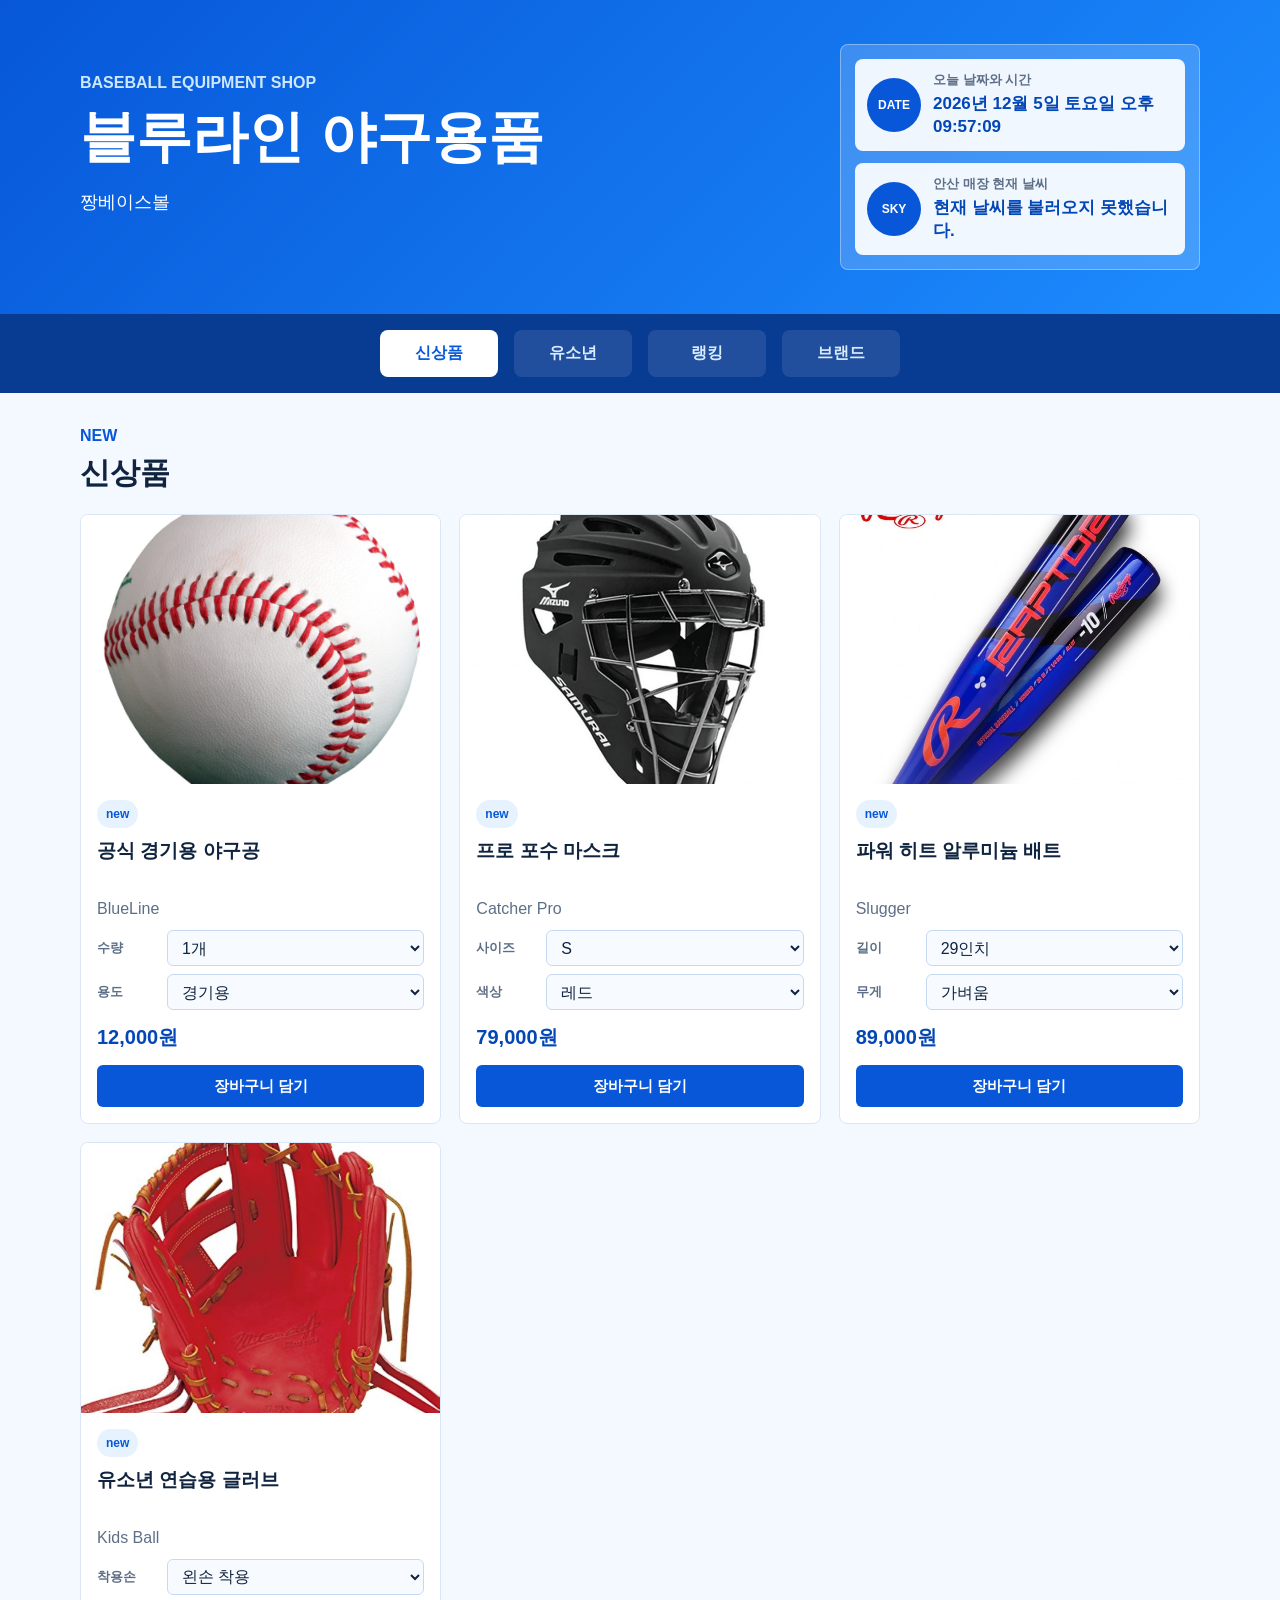
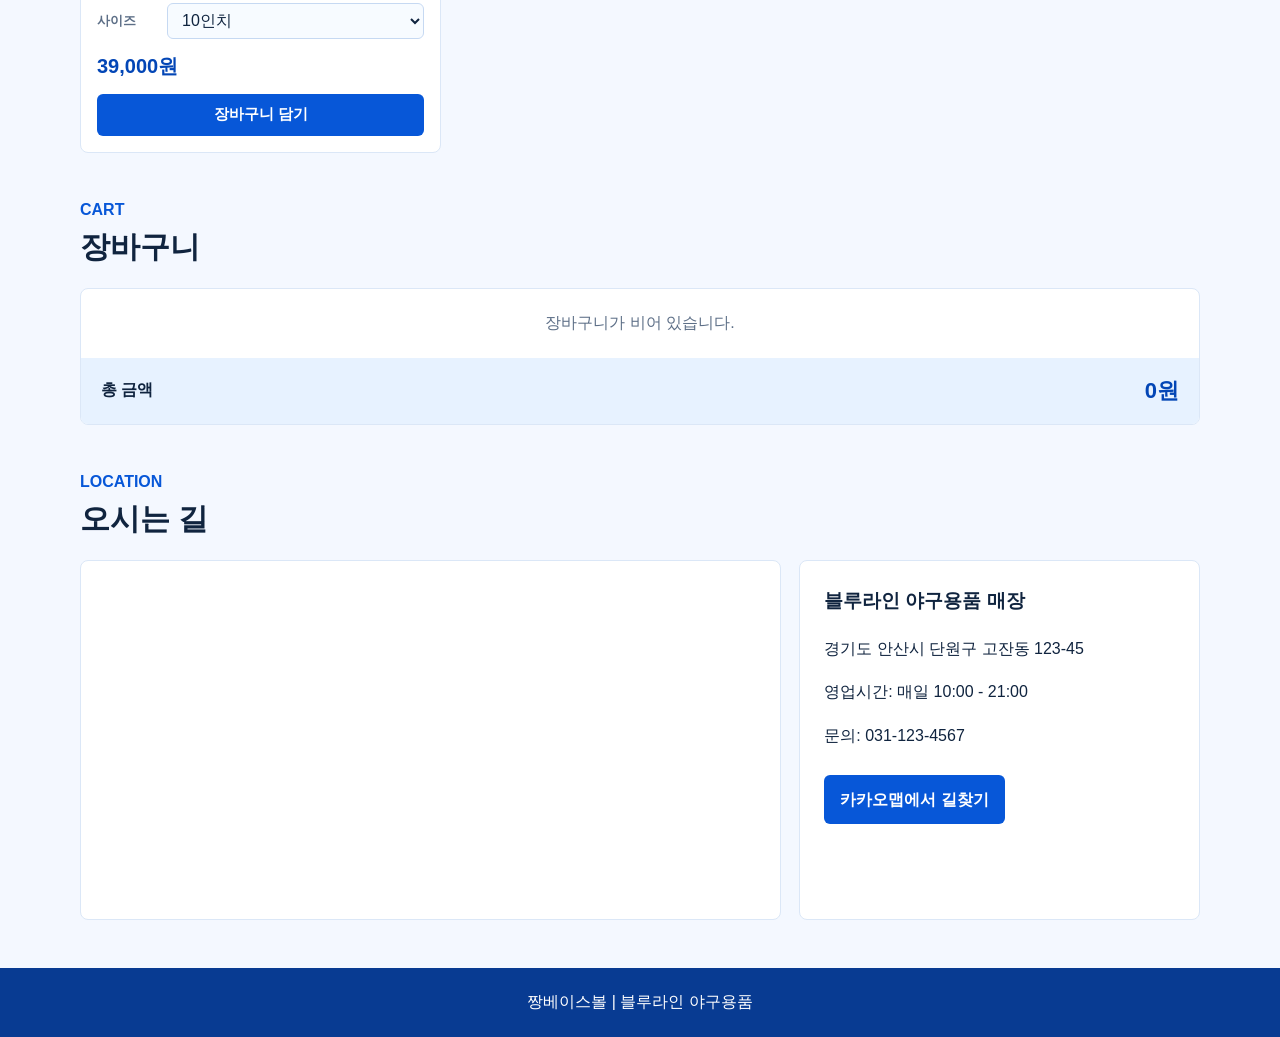
==== index.html @ 4655f074 "첫 업로드" ====
<!DOCTYPE html>
<html lang="ko">
<head>
  <meta charset="UTF-8" />
  <meta name="viewport" content="width=device-width, initial-scale=1.0" />
  <title>블루라인 야구용품 쇼핑몰</title>
  <link rel="stylesheet" href="css/style.css" />
</head>
<body>
  <header class="site-header">
    <div class="header-inner">
      <div>
        <p class="eyebrow">Baseball Equipment Shop</p>
        <h1>블루라인 야구용품</h1>
        <p class="intro">짱베이스볼</p>
        <div class="hero-gallery" aria-label="판매 중인 야구용품 이미지">
        </div>
      </div>
      <div class="status-panel">
        <div class="status-item">
          <span class="status-icon">DATE</span>
          <div>
            <span class="status-label">오늘 날짜와 시간</span>
            <strong id="datetime">불러오는 중...</strong>
          </div>
        </div>
        <div class="status-item">
          <span class="status-icon">SKY</span>
          <div>
            <span class="status-label">안산 매장 현재 날씨</span>
            <strong id="weatherBox">확인하는 중...</strong>
          </div>
        </div>
      </div>
    </div>
  </header>

  <nav class="category-nav" aria-label="상품 카테고리">
    <button class="nav-button active" type="button" data-category="new">신상품</button>
    <button class="nav-button" type="button" data-category="youth">유소년</button>
    <button class="nav-button" type="button" data-category="ranking">랭킹</button>
    <button class="nav-button" type="button" data-category="brand">브랜드</button>
  </nav>

  <main>
    <section class="shop-section">
      <div class="section-title">
        <p id="categoryLabel">NEW</p>
        <h2 id="categoryTitle">신상품</h2>
      </div>
      <div id="productList" class="product-grid"></div>
    </section>

    <section class="cart-section" aria-labelledby="cartTitle">
      <div class="section-title">
        <p>Cart</p>
        <h2 id="cartTitle">장바구니</h2>
      </div>
      <div class="cart-box">
        <div id="cartList" class="cart-list">
          <p class="empty-cart">장바구니가 비어 있습니다.</p>
        </div>
        <div class="cart-summary">
          <span>총 금액</span>
          <strong id="cartTotal">0원</strong>
        </div>
      </div>
    </section>

    <section class="location-section">
      <div class="section-title">
        <p>Location</p>
        <h2>오시는 길</h2>
      </div>
      <div class="location-layout">
        <div id="map"></div>
        <div class="store-info">
          <h3>블루라인 야구용품 매장</h3>
          <p>경기도 안산시 단원구 고잔동 123-45</p>
          <p>영업시간: 매일 10:00 - 21:00</p>
          <p>문의: 031-123-4567</p>
          <a href="https://map.kakao.com/" target="_blank" rel="noopener">카카오맵에서 길찾기</a>
        </div>
      </div>
    </section>
  </main>

  <footer>
    <p>짱베이스볼 | 블루라인 야구용품</p>
  </footer>
  <script src="//dapi.kakao.com/v2/maps/sdk.js?appkey=YOUR_APP_KEY"></script>
  <script src="js/app.js"></script>
</body>
</html>
---- css/style.css ----
/* ── 변수 ──────────────────────────────── */
*, *::before, *::after { box-sizing: border-box; }

:root {
  --blue:   #0757d8;
  --blue-d: #0346b6;
  --navy:   #083b92;
  --dark:   #10243f;
  --muted:  #5d6f87;
  --border: #dbe7f7;
  --bg:     #f4f8ff;
  --card:   #e7f2ff;
  --radius: 8px;
}

/* ── 헤더 ──────────────────────────────── */
body { margin: 0; font-family: "Malgun Gothic", Arial, sans-serif; background: var(--bg); color: var(--dark); }

.site-header { background: linear-gradient(135deg, var(--blue), #1d8dff); color: #fff; padding: 44px 20px; }

.header-inner { width: min(1120px, 100%); margin: 0 auto; display: grid; grid-template-columns: 1fr 360px; gap: 28px; align-items: center; }

.eyebrow { margin: 0 0 8px; color: #cce7ff; font-weight: 800; text-transform: uppercase; }

h1 { margin: 0 0 12px; font-size: clamp(32px, 5vw, 56px); }

h2, h3, p { margin-top: 0; }

.intro { margin-bottom: 0; font-size: 18px; line-height: 1.6; }

.hero-gallery { display: grid; grid-template-columns: repeat(4, 82px); gap: 10px; margin-top: 22px; }

.hero-gallery img { width: 82px; height: 82px; border: 3px solid rgba(255,255,255,.8); border-radius: var(--radius); object-fit: cover; }

.status-panel { display: grid; gap: 12px; background: rgba(255,255,255,.18); border: 1px solid rgba(255,255,255,.35); border-radius: var(--radius); padding: 14px; }

.status-item { display: grid; grid-template-columns: 54px 1fr; gap: 12px; align-items: center; min-height: 74px; border-radius: var(--radius); padding: 12px; background: rgba(255,255,255,.92); }

.status-icon { display: grid; place-items: center; width: 54px; height: 54px; border-radius: 50%; background: var(--blue); color: #fff; font-size: 12px; font-weight: 900; }

.status-label { display: block; margin-bottom: 4px; color: var(--muted); font-size: 13px; font-weight: 800; }

#datetime, #weatherBox { display: block; color: var(--blue-d); font-size: 17px; line-height: 1.35; }

/* ── 내비·메인 ─────────────────────────── */
.category-nav { position: sticky; top: 0; z-index: 10; display: flex; justify-content: center; gap: 16px; padding: 16px 20px; background: var(--navy); }

.nav-button { min-width: 118px; border: 0; border-radius: var(--radius); padding: 13px 24px; background: rgba(255,255,255,.1); color: #d9ecff; font-size: 16px; font-weight: 700; cursor: pointer; transition: background .2s, color .2s, transform .2s; }

.nav-button:hover, .nav-button.active { background: #fff; color: var(--blue); }

.nav-button:hover { transform: translateY(-2px); }

main { width: min(1120px, calc(100% - 32px)); margin: 34px auto; }

.shop-section, .cart-section, .location-section { margin-bottom: 48px; }

.section-title p { margin: 0 0 8px; color: var(--blue); font-weight: 800; text-transform: uppercase; }

.section-title h2 { margin-bottom: 20px; font-size: 30px; }

/* ── 상품·뱃지 ─────────────────────────── */
.product-grid { display: grid; grid-template-columns: repeat(3, minmax(0, 1fr)); gap: 18px; }

.product-card { overflow: hidden; background: #fff; border: 1px solid var(--border); border-radius: var(--radius); }

.product-card img { width: 100%; aspect-ratio: 4/3; object-fit: cover; display: block; background: var(--border); }

.product-body { padding: 16px; }
.badge-row { min-height: 28px; display: flex; gap: 6px; flex-wrap: wrap; margin-bottom: 10px; }
.badge { display: inline-flex; align-items: center; border-radius: 999px; padding: 5px 9px; background: var(--card); color: var(--blue); font-size: 12px; font-weight: 800; }

.rank-badge { background: var(--blue); color: #fff; }

.product-card h3 { min-height: 52px; margin-bottom: 10px; font-size: 19px; line-height: 1.35; }

.brand { margin-bottom: 8px; color: var(--muted); }

.option-group { display: grid; gap: 8px; margin: 12px 0 14px; }

.option-group label { display: grid; grid-template-columns: 62px 1fr; gap: 8px; align-items: center; }

.option-group span { color: var(--muted); font-size: 13px; font-weight: 800; }

.option-group select { width: 100%; min-height: 36px; border: 1px solid #c6d9f2; border-radius: 6px; padding: 0 10px; background: #f7fbff; color: var(--dark); font: inherit; cursor: pointer; }

.option-group select:focus { outline: 3px solid rgba(7,87,216,.18); border-color: var(--blue); }

.price { margin-bottom: 14px; color: var(--blue-d); font-size: 20px; font-weight: 900; }

.cart-button { width: 100%; min-height: 42px; border: 0; border-radius: 6px; background: var(--blue); color: #fff; font-size: 15px; font-weight: 900; cursor: pointer; }

.cart-button:hover { background: var(--blue-d); }

/* ── 장바구니 ──────────────────────────── */
.cart-box { overflow: hidden; border: 1px solid var(--border); border-radius: var(--radius); background: #fff; }

.empty-cart { margin: 0; padding: 24px; color: var(--muted); text-align: center; }

.cart-item { display: grid; grid-template-columns: 82px 1fr auto; gap: 14px; align-items: center; padding: 14px; border-bottom: 1px solid #e8f0fb; }

.cart-item img { width: 82px; height: 62px; border-radius: 6px; object-fit: cover; background: var(--card); }

.cart-item h3 { margin-bottom: 5px; font-size: 16px; }

.cart-item p { margin-bottom: 5px; color: var(--muted); font-size: 13px; line-height: 1.4; }

.cart-item strong { color: var(--blue-d); }

.cart-item button { border: 1px solid #c6d9f2; border-radius: 6px; padding: 8px 10px; background: #f7fbff; color: var(--blue-d); font-weight: 800; cursor: pointer; }

.cart-summary { display: flex; justify-content: space-between; align-items: center; padding: 18px 20px; background: var(--card); font-weight: 900; }

.cart-summary strong { color: var(--blue-d); font-size: 22px; }

/* ── 위치·푸터 ─────────────────────────── */
.location-layout { display: grid; grid-template-columns: 1.4fr 0.8fr; gap: 18px; align-items: stretch; }

#map, .store-info { min-height: 360px; border: 1px solid var(--border); border-radius: var(--radius); background: #fff; }

#map { overflow: hidden; }

.store-info { padding: 24px; line-height: 1.7; }

.store-info a { display: inline-block; margin-top: 10px; border-radius: 6px; padding: 11px 16px; background: var(--blue); color: #fff; font-weight: 800; text-decoration: none; }

footer { padding: 24px; background: var(--navy); color: #fff; text-align: center; }

footer p { margin-bottom: 0; }

/* ── 반응형 ────────────────────────────── */
@media (max-width: 860px) {
  .header-inner, .location-layout { grid-template-columns: 1fr; }

  .product-grid { grid-template-columns: repeat(2, minmax(0, 1fr)); }
}
@media (max-width: 560px) {
  .hero-gallery { grid-template-columns: repeat(4, minmax(0, 1fr)); }

  .hero-gallery img { width: 100%; height: auto; aspect-ratio: 1; }

  .category-nav { flex-wrap: wrap; gap: 10px; }

  .nav-button { flex: 1 1 calc(50% - 8px); }

  .product-grid { grid-template-columns: 1fr; }

  .cart-item { grid-template-columns: 64px 1fr; }

  .cart-item img { width: 64px; height: 54px; }
  
  .cart-item button { grid-column: 1 / -1; }
}
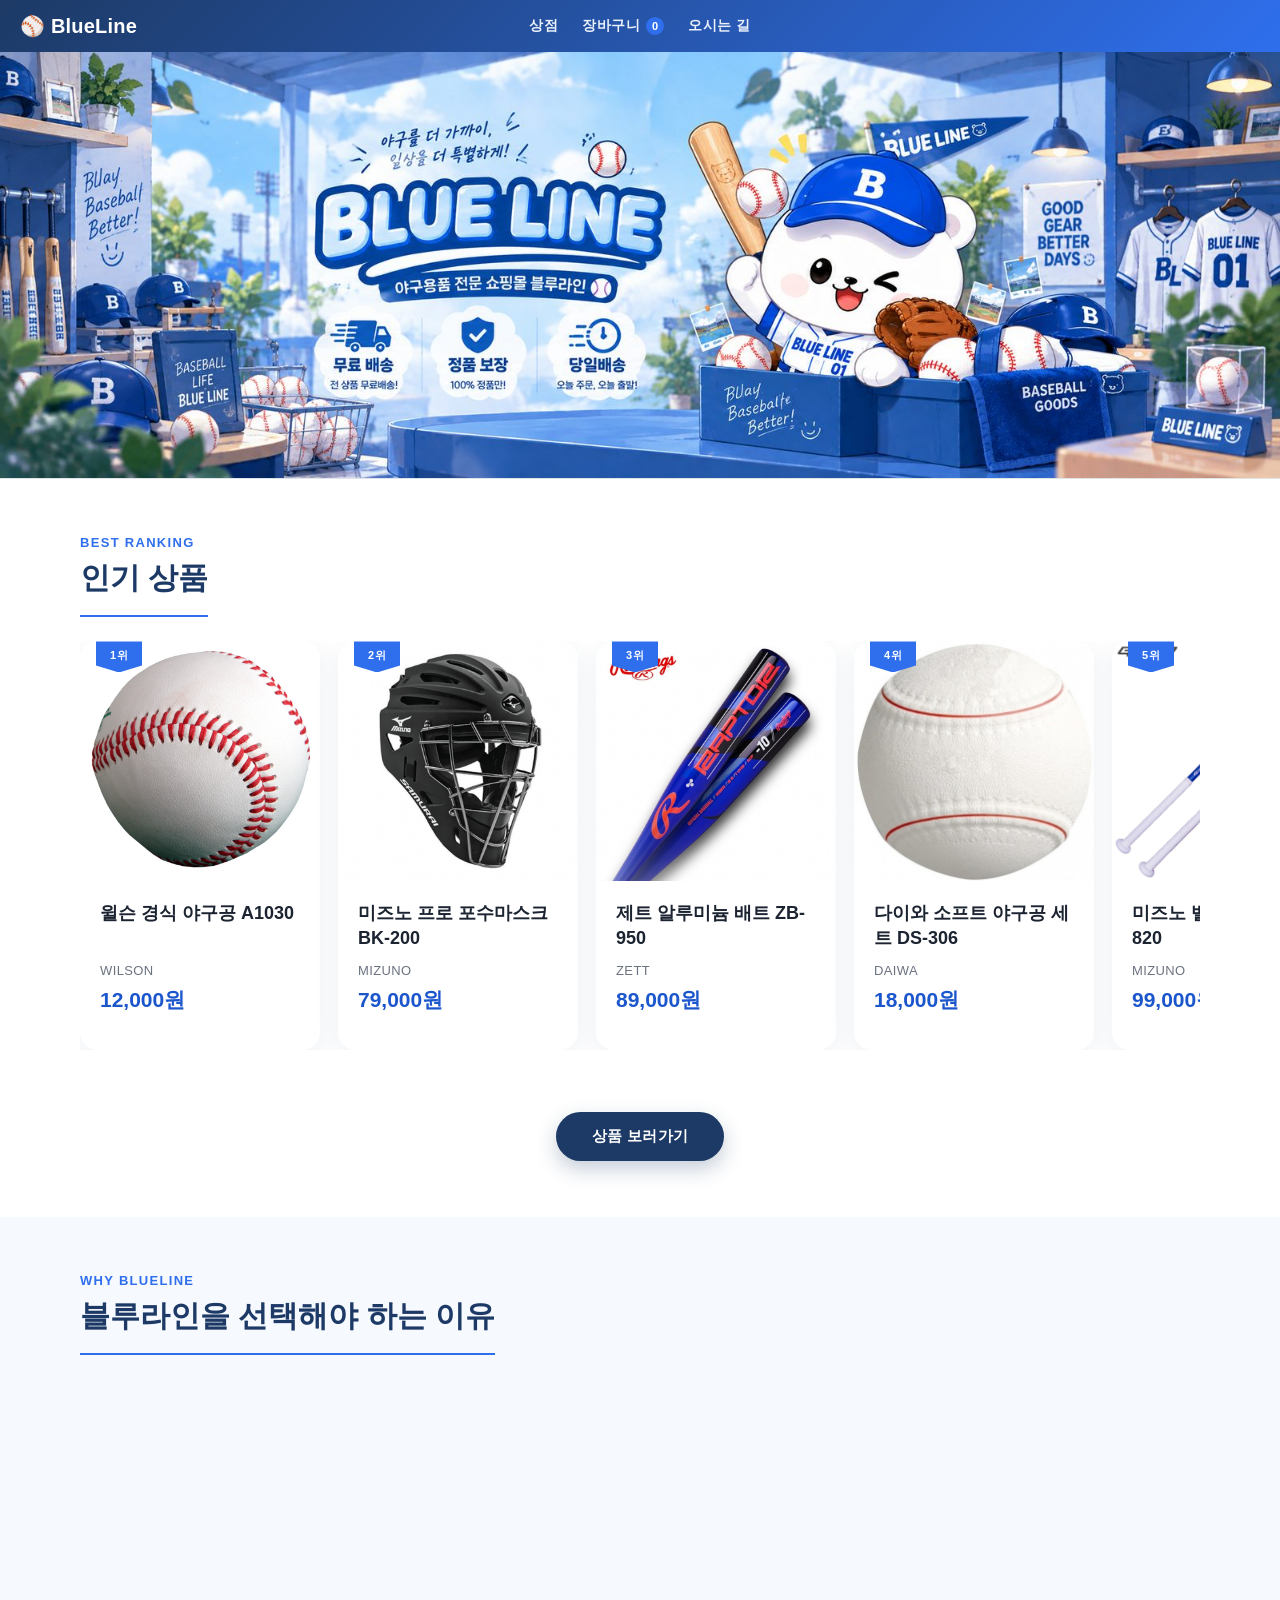
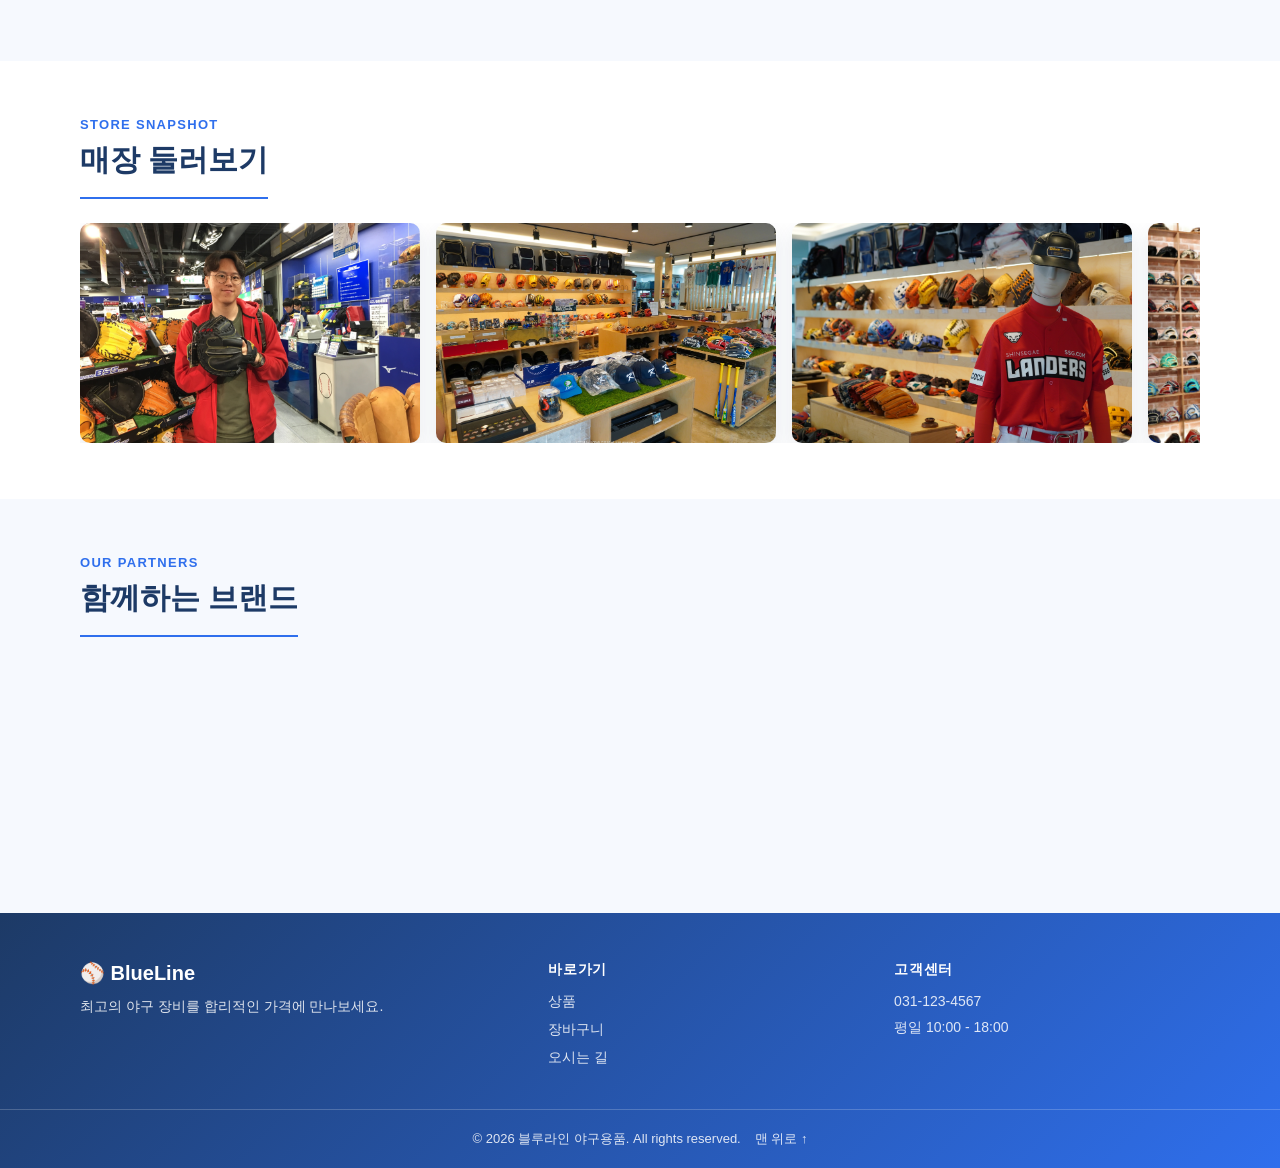
==== commit 18e527c0: "쇼핑몰 전체 페이지 및 기능 추가 (상점/장바구니/상품상세/오시는길, 애니메이션, 이미지 최적화)" ====
--- a/index.html
+++ b/index.html
@@ -3,92 +3,144 @@
 <head>
   <meta charset="UTF-8" />
   <meta name="viewport" content="width=device-width, initial-scale=1.0" />
+  <meta name="description" content="블루라인 야구용품 - 신상품, 유소년, 랭킹, 브랜드별 야구 장비를 만나보세요." />
+  <link rel="icon" href="data:image/svg+xml,<svg xmlns=%22http://www.w3.org/2000/svg%22 viewBox=%220 0 100 100%22><text y=%22.9em%22 font-size=%2290%22>⚾</text></svg>" />
   <title>블루라인 야구용품 쇼핑몰</title>
   <link rel="stylesheet" href="css/style.css" />
 </head>
 <body>
-  <header class="site-header">
-    <div class="header-inner">
-      <div>
-        <p class="eyebrow">Baseball Equipment Shop</p>
-        <h1>블루라인 야구용품</h1>
-        <p class="intro">짱베이스볼</p>
-        <div class="hero-gallery" aria-label="판매 중인 야구용품 이미지">
+  <div id="introScreen" class="intro-screen">
+    <img src="images/intro.jpg" alt="블루라인 로딩 화면" class="intro-image" />
+    <div class="intro-fly-ball"></div>
+  </div>
+
+  <header class="top-bar">
+    <a class="logo" href="index.html?home=1">⚾ BlueLine</a>
+    <nav class="top-nav" aria-label="상단 메뉴">
+      <a href="shop.html">상점</a>
+      <a href="cart.html">장바구니 <span id="cartCount" class="cart-count">0</span></a>
+      <a href="location.html">오시는 길</a>
+    </nav>
+  </header>
+
+  <section class="hero-banner">
+    <div class="container">
+      <img class="hero-banner-image" src="images/banner.jpg" alt="블루라인 야구용품 메인 배너" />
+    </div>
+  </section>
+
+  <section class="ranking-preview">
+    <div class="container">
+      <div class="section-title">
+        <p>Best Ranking</p>
+        <h2>인기 상품</h2>
+      </div>
+      <div class="ranking-track-wrap">
+        <div id="rankingList" class="ranking-track"></div>
+      </div>
+      <div class="section-cta">
+        <a href="shop.html?cat=ranking" class="hero-cta">상품 보러가기</a>
+      </div>
+    </div>
+  </section>
+
+  <section class="why-us">
+    <div class="container">
+      <div class="section-title">
+        <p>Why BlueLine</p>
+        <h2>블루라인을 선택해야 하는 이유</h2>
+      </div>
+      <div class="why-grid">
+        <div class="why-card why-dir-left">
+          <img class="why-icon" src="images/icon4.png" alt="무료배송 아이콘" />
+          <h3>무료배송</h3>
+          <p>2만원 이상 구매 시 전국 어디서나 무료배송으로 편하게 받아보세요.</p>
         </div>
-      </div>
-      <div class="status-panel">
-        <div class="status-item">
-          <span class="status-icon">DATE</span>
-          <div>
-            <span class="status-label">오늘 날짜와 시간</span>
-            <strong id="datetime">불러오는 중...</strong>
-          </div>
+        <div class="why-card why-dir-bottom">
+          <img class="why-icon" src="images/icon3.png" alt="정품보장 아이콘" />
+          <h3>정품보장</h3>
+          <p>모든 상품은 정식 수입·유통 경로를 통해 들어온 100% 정품입니다.</p>
         </div>
-        <div class="status-item">
-          <span class="status-icon">SKY</span>
-          <div>
-            <span class="status-label">안산 매장 현재 날씨</span>
-            <strong id="weatherBox">확인하는 중...</strong>
-          </div>
+        <div class="why-card why-dir-top">
+          <img class="why-icon" src="images/icon2.png" alt="당일발송 아이콘" />
+          <h3>당일발송</h3>
+          <p>오후 2시 이전 주문 시 당일 출고로 빠르게 받아보실 수 있어요.</p>
+        </div>
+        <div class="why-card why-dir-right">
+          <img class="why-icon" src="images/icon1.png" alt="전문상담 아이콘" />
+          <h3>전문 상담</h3>
+          <p>야구용품 전문가가 눈높이에 맞는 장비를 추천해드립니다.</p>
         </div>
       </div>
     </div>
-  </header>
+  </section>
 
-  <nav class="category-nav" aria-label="상품 카테고리">
-    <button class="nav-button active" type="button" data-category="new">신상품</button>
-    <button class="nav-button" type="button" data-category="youth">유소년</button>
-    <button class="nav-button" type="button" data-category="ranking">랭킹</button>
-    <button class="nav-button" type="button" data-category="brand">브랜드</button>
-  </nav>
-
-  <main>
-    <section class="shop-section">
+  <section class="store-gallery">
+    <div class="container">
       <div class="section-title">
-        <p id="categoryLabel">NEW</p>
-        <h2 id="categoryTitle">신상품</h2>
+        <p>Store Snapshot</p>
+        <h2>매장 둘러보기</h2>
       </div>
-      <div id="productList" class="product-grid"></div>
-    </section>
-
-    <section class="cart-section" aria-labelledby="cartTitle">
-      <div class="section-title">
-        <p>Cart</p>
-        <h2 id="cartTitle">장바구니</h2>
-      </div>
-      <div class="cart-box">
-        <div id="cartList" class="cart-list">
-          <p class="empty-cart">장바구니가 비어 있습니다.</p>
-        </div>
-        <div class="cart-summary">
-          <span>총 금액</span>
-          <strong id="cartTotal">0원</strong>
+      <div class="gallery-track-wrap">
+        <div class="gallery-track">
+          <div class="gallery-item"><img src="images/gallery1.jpg" alt="매장 스냅샷 1" /></div>
+          <div class="gallery-item"><img src="images/gallery2.jpg" alt="매장 스냅샷 2" /></div>
+          <div class="gallery-item"><img src="images/gallery3.jpg" alt="매장 스냅샷 3" /></div>
+          <div class="gallery-item"><img src="images/gallery4.jpg" alt="매장 스냅샷 4" /></div>
+          <div class="gallery-item"><img src="images/gallery5.jfif" alt="매장 스냅샷 5" /></div>
+          <div class="gallery-item"><img src="images/gallery6.jfif" alt="매장 스냅샷 6" /></div>
         </div>
       </div>
-    </section>
+    </div>
+  </section>
 
-    <section class="location-section">
+  <section class="brand-strip">
+    <div class="container">
       <div class="section-title">
-        <p>Location</p>
-        <h2>오시는 길</h2>
+        <p>Our Partners</p>
+        <h2>함께하는 브랜드</h2>
       </div>
-      <div class="location-layout">
-        <div id="map"></div>
-        <div class="store-info">
-          <h3>블루라인 야구용품 매장</h3>
-          <p>경기도 안산시 단원구 고잔동 123-45</p>
-          <p>영업시간: 매일 10:00 - 21:00</p>
-          <p>문의: 031-123-4567</p>
-          <a href="https://map.kakao.com/" target="_blank" rel="noopener">카카오맵에서 길찾기</a>
-        </div>
+      <div class="brand-strip-list">
+        <div class="brand-card"><img src="images/brand1.png" alt="구보타 슬러거" /></div>
+        <div class="brand-card"><img src="images/brand2.png" alt="스톰지투" /></div>
+        <div class="brand-card"><img src="images/brand3.png" alt="윌슨" /></div>
+        <div class="brand-card"><img src="images/brand4.png" alt="아디다스" /></div>
+        <div class="brand-card"><img src="images/brand5.png" alt="골든글러브" /></div>
+        <div class="brand-card"><img src="images/brand6.png" alt="D-QUEST 명품글러브" /></div>
+        <div class="brand-card"><img src="images/brand7.png" alt="하타케야마 오더미트" /></div>
+        <div class="brand-card"><img src="images/brand8.png" alt="유니글러브" /></div>
+        <div class="brand-card"><img src="images/brand9.png" alt="제트 오더글러브" /></div>
+        <div class="brand-card"><img src="images/brand10.png" alt="미즈노 프로 오더 글러브" /></div>
       </div>
-    </section>
-  </main>
+    </div>
+  </section>
 
-  <footer>
-    <p>짱베이스볼 | 블루라인 야구용품</p>
+  <footer class="site-footer">
+    <div class="container footer-grid">
+      <div class="footer-brand">
+        <p class="footer-logo">⚾ BlueLine</p>
+        <p class="footer-desc">최고의 야구 장비를 합리적인 가격에 만나보세요.</p>
+      </div>
+      <div class="footer-col">
+        <h4>바로가기</h4>
+        <a href="shop.html">상품</a>
+        <a href="cart.html">장바구니</a>
+        <a href="location.html">오시는 길</a>
+      </div>
+      <div class="footer-col">
+        <h4>고객센터</h4>
+        <p>031-123-4567</p>
+        <p>평일 10:00 - 18:00</p>
+      </div>
+    </div>
+    <div class="footer-bottom">
+      <p>&copy; 2026 블루라인 야구용품. All rights reserved.</p>
+      <a href="#" class="footer-top-link">맨 위로 ↑</a>
+    </div>
   </footer>
-  <script src="//dapi.kakao.com/v2/maps/sdk.js?appkey=YOUR_APP_KEY"></script>
+  <button id="topButton" class="top-button" type="button" aria-label="맨 위로">
+    <img src="images/mascot4.png" alt="맨 위로" class="top-button-image" />
+  </button>
   <script src="js/app.js"></script>
 </body>
-</html>
+</html>
--- a/css/style.css
+++ b/css/style.css
@@ -2,142 +2,549 @@
 *, *::before, *::after { box-sizing: border-box; }
 
 :root {
-  --blue:   #0757d8;
-  --blue-d: #0346b6;
-  --navy:   #083b92;
-  --dark:   #10243f;
-  --muted:  #5d6f87;
-  --border: #dbe7f7;
-  --bg:     #f4f8ff;
-  --card:   #e7f2ff;
-  --radius: 8px;
-}
-
-/* ── 헤더 ──────────────────────────────── */
-body { margin: 0; font-family: "Malgun Gothic", Arial, sans-serif; background: var(--bg); color: var(--dark); }
-
-.site-header { background: linear-gradient(135deg, var(--blue), #1d8dff); color: #fff; padding: 44px 20px; }
-
-.header-inner { width: min(1120px, 100%); margin: 0 auto; display: grid; grid-template-columns: 1fr 360px; gap: 28px; align-items: center; }
-
-.eyebrow { margin: 0 0 8px; color: #cce7ff; font-weight: 800; text-transform: uppercase; }
-
-h1 { margin: 0 0 12px; font-size: clamp(32px, 5vw, 56px); }
+  --blue:   #2f6fed;
+  --blue-d: #1c56cc;
+  --navy:   #1d3a66;
+  --dark:   #1c2431;
+  --muted:  #6b7280;
+  --border: #dfe3ea;
+  --bg:     #f6f9fe;
+  --card:   #eaf1fc;
+  --radius: 10px;
+}
+
+/* ── 맨 위로 버튼 ───────────────────────── */
+.top-button { position: fixed; right: 20px; bottom: 20px; width: 100px; height: 100px; display: flex; align-items: center; justify-content: center; border: 0; border-radius: 0; background: transparent; padding: 0; cursor: pointer; opacity: 0; visibility: hidden; transform: translateY(10px); transition: opacity .25s, transform .25s, visibility .25s; z-index: 90; }
+
+.top-button.is-visible { opacity: 1; visibility: visible; transform: translateY(0); }
+
+.top-button-image { width: 100%; height: 100%; object-fit: contain; filter: drop-shadow(0 6px 14px rgba(29,58,102,.35)); transition: transform .2s; }
+
+.top-button:hover .top-button-image { transform: translateY(-3px); }
+
+.top-button.is-bouncing .top-button-image { animation: top-button-bounce .5s ease; }
+
+@keyframes top-button-bounce {
+  0%   { transform: translateY(0) scale(1); }
+  30%  { transform: translateY(-14px) scale(1.05); }
+  55%  { transform: translateY(2px) scale(.97); }
+  100% { transform: translateY(0) scale(1); }
+}
+body { margin: 0; font-family: "Malgun Gothic", Arial, sans-serif; background: var(--bg); color: var(--dark); overflow-x: hidden; opacity: 0; transition: opacity .25s ease; }
+
+/* ── 404 페이지 ─────────────────────────── */
+.not-found-section { background: #fff; padding: 80px 0; }
+
+.not-found-inner { display: flex; flex-direction: column; align-items: center; text-align: center; }
+
+.not-found-image { width: 200px; height: auto; margin-bottom: 8px; filter: drop-shadow(0 10px 20px rgba(29,58,102,.15)); }
+
+.not-found-heading { margin: 0 0 14px; color: var(--navy); font-size: 30px; font-weight: 700; }
+
+.not-found-inner .hero-desc { margin-bottom: 8px; }
+
+body.page-ready { opacity: 1; }
+
+body.page-leaving { opacity: 0; }
+
+/* ── 인트로 화면 ────────────────────────── */
+.intro-screen { position: fixed; inset: 0; z-index: 1000; display: flex; align-items: center; justify-content: center; background: #eaf3ff; overflow: hidden; opacity: 1; visibility: visible; transition: opacity .3s ease, visibility .3s ease; }
+
+.intro-image { width: 100%; height: 100%; object-fit: cover; }
+
+.intro-fly-ball { position: absolute; top: 44%; left: 19.5%; width: 3vw; aspect-ratio: 1 / 1; background-image: url("../images/btn.png"); background-size: contain; background-repeat: no-repeat; background-position: center; transform-origin: center center; transform: translate(-50%, -50%); animation: intro-ball-catch 1.4s linear forwards; z-index: 2; }
+
+@keyframes intro-ball-catch {
+  0%   { left: 19.5%; top: 60.0%; transform: translate(-50%, -50%) rotate(0deg); }
+  10%  { left: 26.2%; top: 47.9%; transform: translate(-50%, -50%) rotate(72deg); }
+  20%  { left: 32.8%; top: 38.5%; transform: translate(-50%, -50%) rotate(144deg); }
+  30%  { left: 39.5%; top: 31.9%; transform: translate(-50%, -50%) rotate(216deg); }
+  40%  { left: 46.1%; top: 28.1%; transform: translate(-50%, -50%) rotate(288deg); }
+  50%  { left: 52.8%; top: 27.0%; transform: translate(-50%, -50%) rotate(360deg); }
+  60%  { left: 59.4%; top: 28.7%; transform: translate(-50%, -50%) rotate(432deg); }
+  70%  { left: 66.1%; top: 33.1%; transform: translate(-50%, -50%) rotate(504deg); }
+  80%  { left: 72.7%; top: 40.3%; transform: translate(-50%, -50%) rotate(576deg); }
+  90%  { left: 79.4%; top: 50.3%; transform: translate(-50%, -50%) rotate(648deg); }
+  100% { left: 86.0%; top: 63.0%; transform: translate(-50%, -50%) rotate(720deg); }
+}
+
+.intro-screen.is-hidden { opacity: 0; visibility: hidden; pointer-events: none; transform: scale(1.03); }
+
+body.intro-active { overflow: hidden; }
+/* ── 상단 로고 바 ──────────────────────── */
+.top-bar { display: grid; grid-template-columns: 1fr auto 1fr; align-items: center; padding: 14px 20px; background: linear-gradient(135deg, var(--navy), var(--blue)); }
+
+.logo { justify-self: start; color: #fff; font-size: 20px; font-weight: 900; letter-spacing: .01em; text-decoration: none; }
+
+.top-nav { grid-column: 2; display: flex; gap: 24px; }
+
+.top-nav a { display: inline-flex; align-items: center; gap: 6px; color: #eaf1fc; font-size: 14px; font-weight: 700; letter-spacing: .04em; text-decoration: none; }
+
+.top-nav a:hover { color: #fff; }
+
+.cart-count { display: inline-flex; align-items: center; justify-content: center; min-width: 18px; height: 18px; padding: 0 4px; border-radius: 999px; background: var(--blue); color: #fff; font-size: 11px; font-weight: 800; }
+
+.cart-count.is-pulsing { animation: cart-badge-pulse .4s ease; }
+
+@keyframes cart-badge-pulse {
+  0% { transform: scale(1); }
+  40% { transform: scale(1.6); }
+  100% { transform: scale(1); }
+}
+
+.hero-banner { background: var(--bg); border-bottom: 1px solid var(--border); padding: 0; }
+
+.hero-banner-image { display: block; width: 100vw; margin-left: calc(50% - 50vw); height: auto; }
+
+.eyebrow { margin: 0 0 10px; color: var(--blue); font-weight: 700; letter-spacing: .16em; text-transform: uppercase; font-size: 13px; }
+
+.hero-desc { color: var(--muted); font-size: 16px; line-height: 1.8; }
+
+.hero-cta { display: inline-block; margin-top: 30px; padding: 15px 36px; border-radius: 999px; background: var(--navy); color: #fff; font-weight: 700; font-size: 15px; letter-spacing: .02em; text-decoration: none; box-shadow: 0 8px 20px rgba(29,58,102,.25); transition: transform .2s, box-shadow .2s, background .2s; }
+
+.hero-cta:hover { background: var(--blue); transform: translateY(-2px); box-shadow: 0 12px 24px rgba(47,111,237,.3); }
+
+/* ── 랭킹 미리보기 ──────────────────────── */
+.ranking-preview { background: #fff; padding: 56px 0; }
+
+.ranking-preview .product-grid { margin-bottom: 32px; }
+
+.ranking-track-wrap { overflow: hidden; margin-bottom: 32px; }
+
+.ranking-track { display: flex; gap: 18px; width: max-content; animation: ranking-scroll 34s linear infinite; }
+
+.ranking-track-wrap:hover .ranking-track { animation-play-state: paused; }
+
+.ranking-track .product-card { width: 240px; flex-shrink: 0; }
+
+.ranking-track .product-card.rank-fade-init { opacity: 0; transform: translateY(28px); transition: opacity .6s ease, transform .6s ease; }
+
+.ranking-track .product-card.rank-fade-init.is-visible { opacity: 1; transform: translateY(0); }
+
+@keyframes ranking-scroll {
+  from { transform: translateX(0); }
+  to { transform: translateX(-50%); }
+}
+
+.section-cta { text-align: center; }
+
+/* ── 신뢰 포인트 ────────────────────────── */
+.why-us { background: var(--bg); padding: 56px 0; }
+
+.why-grid { display: grid; grid-template-columns: repeat(4, 1fr); gap: 20px; }
+
+.why-card { background: #fff; border: 1px solid var(--border); border-radius: var(--radius); padding: 28px 20px; text-align: center; }
+
+.why-card.reveal-init { opacity: 0; will-change: opacity, transform; transition: opacity .5s ease, transform .5s ease; }
+
+.why-card.reveal-init.is-visible { opacity: 1; transform: translate(0, 0); }
+
+.why-dir-left.reveal-init { transform: translateX(-60px); }
+
+.why-dir-right.reveal-init { transform: translateX(60px); }
+
+.why-dir-top.reveal-init { transform: translateY(-60px); }
+
+.why-dir-bottom.reveal-init { transform: translateY(60px); }
+
+.why-icon { display: block; width: 78px; height: 78px; object-fit: contain; margin: 0 auto 14px; }
+
+.why-card h3 { margin-bottom: 8px; color: var(--navy); font-size: 17px; }
+
+.why-card p { margin: 0; color: var(--muted); font-size: 14px; line-height: 1.6; }
+
+/* ── 매장 갤러리 ────────────────────────── */
+.store-gallery { background: #fff; padding: 56px 0; }
+
+.gallery-track-wrap { overflow-x: auto; overflow-y: hidden; cursor: grab; user-select: none; scrollbar-width: none; -webkit-overflow-scrolling: touch; }
+
+.gallery-track-wrap::-webkit-scrollbar { display: none; }
+
+.gallery-track-wrap.is-dragging { cursor: grabbing; }
+
+.gallery-track { display: flex; width: max-content; gap: 16px; }
+
+.gallery-item { position: relative; width: 340px; height: 220px; flex-shrink: 0; overflow: hidden; border-radius: var(--radius); box-shadow: 0 8px 20px rgba(29,58,102,.1); }
+
+.gallery-item::after { content: ""; position: absolute; inset: 0; background: linear-gradient(to top, rgba(13,24,48,.55), transparent 55%); opacity: 0; transition: opacity .3s ease; }
+
+.gallery-item img { display: block; width: 100%; height: 100%; object-fit: cover; -webkit-user-drag: none; transition: transform .5s ease; }
+
+.gallery-track-wrap:not(.is-dragging) .gallery-item:hover::after { opacity: 1; }
+
+.gallery-track-wrap:not(.is-dragging) .gallery-item:hover img { transform: scale(1.12); }
+
+/* ── 브랜드 쇼케이스 ────────────────────── */
+.brand-strip { background: var(--bg); padding: 56px 0; }
+
+.brand-strip-list { display: grid; grid-template-columns: repeat(5, 1fr); gap: 16px; }
+
+.brand-card { display: flex; align-items: center; justify-content: center; height: 90px; padding: 16px; background: #fff; border: 1px solid var(--border); border-radius: var(--radius); box-shadow: 0 2px 10px rgba(13,24,48,.05); transition: box-shadow .2s, transform .2s; }
+
+.brand-card:hover { box-shadow: 0 10px 24px rgba(29,58,102,.12); transform: translateY(-3px); }
+
+.brand-card img { max-height: 40px; max-width: 100%; object-fit: contain; filter: grayscale(100%); opacity: .7; transition: filter .2s, opacity .2s; }
+
+.brand-card:hover img { filter: grayscale(0%); opacity: 1; }
+
+.brand-card.reveal-init { opacity: 0; transition: opacity .6s ease; }
+
+.brand-card.reveal-init.is-visible { opacity: 1; }
 
 h2, h3, p { margin-top: 0; }
 
-.intro { margin-bottom: 0; font-size: 18px; line-height: 1.6; }
-
-.hero-gallery { display: grid; grid-template-columns: repeat(4, 82px); gap: 10px; margin-top: 22px; }
-
-.hero-gallery img { width: 82px; height: 82px; border: 3px solid rgba(255,255,255,.8); border-radius: var(--radius); object-fit: cover; }
-
-.status-panel { display: grid; gap: 12px; background: rgba(255,255,255,.18); border: 1px solid rgba(255,255,255,.35); border-radius: var(--radius); padding: 14px; }
-
-.status-item { display: grid; grid-template-columns: 54px 1fr; gap: 12px; align-items: center; min-height: 74px; border-radius: var(--radius); padding: 12px; background: rgba(255,255,255,.92); }
-
-.status-icon { display: grid; place-items: center; width: 54px; height: 54px; border-radius: 50%; background: var(--blue); color: #fff; font-size: 12px; font-weight: 900; }
-
-.status-label { display: block; margin-bottom: 4px; color: var(--muted); font-size: 13px; font-weight: 800; }
-
-#datetime, #weatherBox { display: block; color: var(--blue-d); font-size: 17px; line-height: 1.35; }
-
 /* ── 내비·메인 ─────────────────────────── */
-.category-nav { position: sticky; top: 0; z-index: 10; display: flex; justify-content: center; gap: 16px; padding: 16px 20px; background: var(--navy); }
-
-.nav-button { min-width: 118px; border: 0; border-radius: var(--radius); padding: 13px 24px; background: rgba(255,255,255,.1); color: #d9ecff; font-size: 16px; font-weight: 700; cursor: pointer; transition: background .2s, color .2s, transform .2s; }
-
-.nav-button:hover, .nav-button.active { background: #fff; color: var(--blue); }
+.category-nav { display: flex; justify-content: center; gap: 14px; padding: 18px 20px; background: #fff; border-bottom: 1px solid var(--border); }
+
+.nav-button { min-width: 118px; border: 1px solid var(--border); border-radius: 999px; padding: 12px 26px; background: #fff; color: var(--navy); font-size: 14px; font-weight: 700; letter-spacing: .03em; cursor: pointer; transition: background .2s, color .2s, border-color .2s, transform .2s; }
+
+.nav-button:hover, .nav-button.active { background: var(--navy); border-color: var(--navy); color: #fff; }
+
+.nav-button.active { box-shadow: 0 6px 16px rgba(29,58,102,.25); }
 
 .nav-button:hover { transform: translateY(-2px); }
 
-main { width: min(1120px, calc(100% - 32px)); margin: 34px auto; }
-
-.shop-section, .cart-section, .location-section { margin-bottom: 48px; }
-
-.section-title p { margin: 0 0 8px; color: var(--blue); font-weight: 800; text-transform: uppercase; }
-
-.section-title h2 { margin-bottom: 20px; font-size: 30px; }
+main { width: 100%; }
+
+.container { width: min(1120px, calc(100% - 32px)); margin: 0 auto; }
+
+/* ── 상점 히어로 ────────────────────────── */
+.shop-hero { position: relative; background: linear-gradient(135deg, var(--navy), var(--blue)); padding: 56px 0 40px; overflow: hidden; }
+
+.shop-hero-inner { position: relative; display: flex; align-items: center; justify-content: space-between; gap: 32px; flex-wrap: wrap; padding-bottom: 24px; min-height: 220px; }
+
+.shop-hero-text { max-width: 480px; }
+
+.shop-hero-text .eyebrow { color: rgba(255,255,255,.75); }
+
+.shop-hero-title { margin: 0 0 12px; color: #fff; font-size: clamp(28px, 4vw, 40px); font-weight: 700; }
+
+.shop-hero-text .hero-desc { color: rgba(255,255,255,.85); }
+
+.shop-hero-character { position: absolute; right: 0; bottom: 0; width: 280px; height: auto; filter: drop-shadow(0 14px 24px rgba(0,0,0,.25)); }
+
+.shop-hero .category-nav.shop-hero-nav { position: relative; z-index: 2; background: transparent; border-bottom: 0; padding: 0 20px 0; }
+
+.shop-section { background: #fff; padding-top: 40px; padding-bottom: 56px; }
+
+.cart-section { background: #fff; padding: 0 0 56px; }
+
+.page-banner { background: linear-gradient(135deg, var(--card), var(--bg)); padding: 44px 0; margin-bottom: 40px; }
+
+.page-banner .eyebrow { color: var(--blue); }
+
+.page-banner-heading { margin: 0; color: var(--navy); font-size: 32px; font-weight: 700; }
+
+.location-section { background: #fff; padding: 48px 0; }
+
+.section-title p { margin: 0 0 8px; color: var(--blue); font-weight: 800; letter-spacing: .1em; text-transform: uppercase; font-size: 13px; }
+
+.section-title h2 { margin-bottom: 24px; padding-bottom: 16px; border-bottom: 2px solid var(--blue); display: inline-block; color: var(--navy); font-weight: 700; font-size: 30px; }
+
+.category-count { margin-left: 10px; color: var(--muted); font-size: 15px; font-weight: 600; }
 
 /* ── 상품·뱃지 ─────────────────────────── */
-.product-grid { display: grid; grid-template-columns: repeat(3, minmax(0, 1fr)); gap: 18px; }
-
-.product-card { overflow: hidden; background: #fff; border: 1px solid var(--border); border-radius: var(--radius); }
-
-.product-card img { width: 100%; aspect-ratio: 4/3; object-fit: cover; display: block; background: var(--border); }
-
-.product-body { padding: 16px; }
-.badge-row { min-height: 28px; display: flex; gap: 6px; flex-wrap: wrap; margin-bottom: 10px; }
-.badge { display: inline-flex; align-items: center; border-radius: 999px; padding: 5px 9px; background: var(--card); color: var(--blue); font-size: 12px; font-weight: 800; }
-
-.rank-badge { background: var(--blue); color: #fff; }
-
-.product-card h3 { min-height: 52px; margin-bottom: 10px; font-size: 19px; line-height: 1.35; }
-
-.brand { margin-bottom: 8px; color: var(--muted); }
-
-.option-group { display: grid; gap: 8px; margin: 12px 0 14px; }
-
-.option-group label { display: grid; grid-template-columns: 62px 1fr; gap: 8px; align-items: center; }
-
-.option-group span { color: var(--muted); font-size: 13px; font-weight: 800; }
-
-.option-group select { width: 100%; min-height: 36px; border: 1px solid #c6d9f2; border-radius: 6px; padding: 0 10px; background: #f7fbff; color: var(--dark); font: inherit; cursor: pointer; }
-
-.option-group select:focus { outline: 3px solid rgba(7,87,216,.18); border-color: var(--blue); }
-
-.price { margin-bottom: 14px; color: var(--blue-d); font-size: 20px; font-weight: 900; }
-
-.cart-button { width: 100%; min-height: 42px; border: 0; border-radius: 6px; background: var(--blue); color: #fff; font-size: 15px; font-weight: 900; cursor: pointer; }
-
-.cart-button:hover { background: var(--blue-d); }
+.product-grid { display: grid; grid-template-columns: repeat(4, minmax(0, 1fr)); gap: 18px; }
+
+.product-card { overflow: hidden; background: #fff; border: 0; border-radius: 18px; box-shadow: 0 6px 24px rgba(29,58,102,.08); transition: box-shadow .3s ease, transform .3s ease; }
+
+.product-card:hover { box-shadow: 0 24px 48px rgba(29,58,102,.16); }
+
+.card-enter { animation: card-fade-up .5s ease both; }
+
+@keyframes card-fade-up {
+  from { opacity: 0; transform: translateY(20px); }
+  to { opacity: 1; transform: translateY(0); }
+}
+
+.product-media { position: relative; overflow: hidden; display: block; text-decoration: none; }
+
+.product-title-link { display: block; color: inherit; text-decoration: none; }
+
+.product-title-link:hover h3 { color: var(--blue); }
+
+/* ── 상품 상세 페이지 ───────────────────── */
+.product-detail { background: #fff; padding: 48px 0; }
+
+.product-detail-layout { display: grid; grid-template-columns: 1fr 1fr; gap: 48px; align-items: start; }
+
+.product-detail-media { position: relative; border-radius: 18px; overflow: hidden; box-shadow: 0 6px 24px rgba(29,58,102,.08); }
+
+.product-detail-badge { position: absolute; top: 0; left: 24px; z-index: 2; }
+
+.product-detail-media img { width: 100%; aspect-ratio: 1 / 1; object-fit: cover; display: block; }
+
+.product-detail-info .brand { margin-bottom: 8px; }
+
+.product-detail-info h1 { margin: 0 0 16px; color: var(--navy); font-size: 28px; font-weight: 700; line-height: 1.35; }
+
+.product-detail-info .price { color: var(--blue-d); font-size: 30px; font-weight: 800; margin-bottom: 8px; }
+
+.product-detail-info .option-group { margin-top: 24px; }
+
+.product-detail-qty { display: flex; align-items: center; gap: 16px; margin-top: 20px; }
+
+.qty-stepper { display: inline-flex; align-items: center; border: 1px solid var(--border); border-radius: 999px; overflow: hidden; }
+
+.qty-btn { width: 36px; height: 36px; border: 0; background: #fff; color: var(--navy); font-size: 17px; font-weight: 700; cursor: pointer; transition: background .15s; }
+
+.qty-btn:hover { background: var(--card); }
+
+.qty-value { min-width: 32px; text-align: center; color: var(--navy); font-size: 14px; font-weight: 700; }
+
+.product-detail-cart-btn { width: 100%; min-height: 52px; margin-top: 28px; font-size: 16px; }
+
+.product-detail-trust { display: flex; gap: 20px; flex-wrap: wrap; margin-top: 24px; padding-top: 20px; border-top: 1px solid var(--border); }
+
+.product-detail-trust span { display: flex; align-items: center; gap: 6px; color: var(--navy); font-size: 13px; font-weight: 700; }
+
+.trust-icon { font-size: 15px; }
+
+.product-detail-back { display: inline-block; margin-top: 18px; color: var(--muted); font-size: 14px; text-decoration: none; }
+
+.product-detail-back:hover { color: var(--navy); }
+
+.related-products { background: var(--bg); padding: 48px 0; }
+
+.product-card-link { display: block; color: inherit; text-decoration: none; }
+
+.product-media img { width: 100%; aspect-ratio: 1 / 1; object-fit: cover; display: block; background: var(--border); transition: transform .45s ease; }
+
+.product-card:hover .product-media img { transform: scale(1.06); }
+
+.product-body { padding: 20px; }
+.badge-row { position: absolute; top: 0; left: 16px; z-index: 2; }
+.badge { display: inline-flex; align-items: center; padding: 7px 14px 9px; background: var(--blue); color: #fff; font-size: 11px; font-weight: 800; letter-spacing: .04em; clip-path: polygon(0 0, 100% 0, 100% 78%, 50% 100%, 0 78%); }
+
+.rank-badge { background: var(--blue); }
+
+.product-card h3 { min-height: 52px; margin-bottom: 10px; color: var(--dark); font-size: 18px; font-weight: 700; line-height: 1.35; }
+
+.brand { margin-bottom: 8px; color: var(--muted); font-size: 13px; letter-spacing: .03em; text-transform: uppercase; }
+
+.option-group { display: flex; flex-direction: column; gap: 10px; margin: 14px 0 16px; }
+
+.option-row { display: flex; flex-direction: column; gap: 6px; }
+
+.option-label { color: var(--muted); font-size: 11px; font-weight: 800; text-transform: uppercase; letter-spacing: .04em; }
+
+.option-chips { display: flex; flex-wrap: wrap; gap: 6px; }
+
+.option-chip { border: 1px solid var(--border); background: #fff; color: var(--navy); border-radius: 999px; padding: 6px 13px; font-size: 12px; font-weight: 700; cursor: pointer; transition: background .15s, color .15s, border-color .15s; }
+
+.option-chip:hover { border-color: var(--blue); }
+
+.option-chip.is-selected { background: var(--navy); border-color: var(--navy); color: #fff; }
+
+.price { margin-bottom: 16px; color: var(--blue-d); font-size: 21px; font-weight: 800; }
+
+.cart-button { width: 100%; min-height: 44px; border: 0; border-radius: 999px; background: var(--navy); color: #fff; font-size: 14px; font-weight: 700; letter-spacing: .03em; cursor: pointer; transition: background .2s, box-shadow .2s; }
+
+.cart-button:hover { background: var(--blue); box-shadow: 0 8px 18px rgba(47,111,237,.3); }
+
+.cart-button.is-added { background: #1f9d55; cursor: default; }
 
 /* ── 장바구니 ──────────────────────────── */
-.cart-box { overflow: hidden; border: 1px solid var(--border); border-radius: var(--radius); background: #fff; }
-
-.empty-cart { margin: 0; padding: 24px; color: var(--muted); text-align: center; }
-
-.cart-item { display: grid; grid-template-columns: 82px 1fr auto; gap: 14px; align-items: center; padding: 14px; border-bottom: 1px solid #e8f0fb; }
-
-.cart-item img { width: 82px; height: 62px; border-radius: 6px; object-fit: cover; background: var(--card); }
-
-.cart-item h3 { margin-bottom: 5px; font-size: 16px; }
-
-.cart-item p { margin-bottom: 5px; color: var(--muted); font-size: 13px; line-height: 1.4; }
-
-.cart-item strong { color: var(--blue-d); }
-
-.cart-item button { border: 1px solid #c6d9f2; border-radius: 6px; padding: 8px 10px; background: #f7fbff; color: var(--blue-d); font-weight: 800; cursor: pointer; }
-
-.cart-summary { display: flex; justify-content: space-between; align-items: center; padding: 18px 20px; background: var(--card); font-weight: 900; }
-
-.cart-summary strong { color: var(--blue-d); font-size: 22px; }
+.cart-layout { display: flex; align-items: flex-start; gap: 24px; }
+
+.cart-main { flex: 1; min-width: 0; display: flex; flex-direction: column; gap: 16px; }
+
+.cart-box { overflow: hidden; border: 1px solid var(--border); border-radius: var(--radius); background: #fff; box-shadow: 0 2px 14px rgba(29,58,102,.05); }
+
+.cart-box-header { display: flex; justify-content: space-between; align-items: center; padding: 16px 24px; background: var(--card); border-bottom: 1px solid var(--border); color: var(--navy); font-weight: 800; letter-spacing: .04em; text-transform: uppercase; font-size: 13px; }
+
+.clear-cart-btn { border: 1px solid var(--border); border-radius: 999px; padding: 6px 14px; background: #fff; color: var(--muted); font-weight: 700; font-size: 12px; letter-spacing: 0; text-transform: none; cursor: pointer; transition: background .2s, color .2s, border-color .2s; }
+
+.clear-cart-btn:hover { background: var(--navy); border-color: var(--navy); color: #fff; }
+
+.cart-list { max-height: 440px; overflow-y: auto; padding: 16px; display: flex; flex-direction: column; gap: 12px; }
+
+.empty-cart-link { display: block; padding: 24px; text-align: center; }
+
+.empty-cart-image { max-width: 220px; width: 100%; height: auto; margin: 0 auto; transition: transform .2s; }
+
+.empty-cart-link:hover .empty-cart-image { transform: scale(1.03); }
+
+.checkout-btn { position: relative; display: block; width: 260px; flex-shrink: 0; margin: 56px 0 0; padding: 0; border: 0; background: transparent; cursor: pointer; }
+
+.checkout-btn-image { display: block; width: 100%; height: auto; transition: opacity .2s, transform .2s; }
+
+.checkout-btn-mark { position: absolute; left: 6%; top: 3%; width: 14%; height: 20%; opacity: 0; pointer-events: none; transform-origin: center center; transform: scale(0.3); }
+
+.checkout-btn.is-clicked .checkout-btn-mark { animation: mark-appear .9s ease; }
+
+@keyframes mark-appear {
+  0%   { opacity: 0; transform: scale(0.3); }
+  15%  { opacity: 1; transform: scale(1.3); }
+  30%  { transform: scale(0.9); }
+  45%  { transform: scale(1.15); }
+  60%  { transform: scale(0.97); }
+  75%  { opacity: 1; transform: scale(1.05); }
+  100% { opacity: 0; transform: scale(1); }
+}
+
+.checkout-btn:hover:not(:disabled) .checkout-btn-image { transform: translateY(-2px); }
+
+.checkout-btn:disabled { cursor: default; }
+
+.checkout-btn.shake { animation: checkout-shake .4s; }
+
+@keyframes checkout-shake {
+  0%, 100% { transform: translateX(0); }
+  25% { transform: translateX(-6px); }
+  75% { transform: translateX(6px); }
+}
+
+/* ── 주문 완료 모달 ─────────────────────── */
+.modal-overlay { position: fixed; inset: 0; display: flex; align-items: center; justify-content: center; background: rgba(13,24,48,.55); z-index: 100; opacity: 1; visibility: visible; transition: opacity .25s; }
+
+.modal-overlay.hidden { opacity: 0; visibility: hidden; pointer-events: none; }
+
+.modal-box { width: min(360px, calc(100% - 40px)); padding: 40px 32px; background: #fff; border-radius: var(--radius); text-align: center; box-shadow: 0 24px 60px rgba(0,0,0,.3); animation: modal-pop .3s ease; }
+
+@keyframes modal-pop {
+  from { transform: scale(.9); opacity: 0; }
+  to { transform: scale(1); opacity: 1; }
+}
+
+.modal-mascot-image { width: 100%; max-width: 170px; height: auto; margin: 0 auto 16px; display: block; }
+
+.modal-mascot-image-large { max-width: 260px; margin-bottom: 20px; }
+
+.modal-mascot-image-photo { border-radius: var(--radius); }
+
+.modal-mascot-image-full { max-width: none; width: calc(100% + 64px); margin: -40px -32px 20px; border-radius: var(--radius) var(--radius) 0 0; height: 280px; object-fit: cover; }
+
+.modal-box h3 { margin: 0 0 10px; color: var(--navy); font-size: 20px; }
+
+.modal-box p { margin: 0 0 24px; color: var(--muted); font-size: 14px; line-height: 1.6; }
+
+.modal-box .hero-cta { margin-top: 0; width: 100%; text-align: center; }
+
+.modal-actions { display: flex; gap: 10px; }
+
+.modal-clear-wrap { display: flex; flex-direction: column; align-items: center; gap: 16px; width: min(360px, calc(100% - 40px)); }
+
+.modal-clear-wrap .modal-box { width: 100%; }
+
+#clearCartModal .modal-box { position: relative; overflow: hidden; padding: 0; min-height: 380px; }
+
+#clearCartModal .modal-mascot-image-full { position: absolute; inset: 0; width: 100%; height: 100%; margin: 0; border-radius: var(--radius); object-fit: cover; }
+
+#clearCartModal .modal-actions { width: 100%; }
+
+.modal-btn-secondary { flex: 1; padding: 14px; border: 1px solid var(--border); border-radius: 999px; background: #fff; color: var(--navy); font-weight: 700; font-size: 15px; cursor: pointer; transition: background .2s; }
+
+.modal-btn-secondary:hover { background: var(--card); }
+
+.modal-btn-danger { flex: 1; padding: 14px; border: 0; border-radius: 999px; background: #e0453c; color: #fff; font-weight: 700; font-size: 15px; cursor: pointer; transition: background .2s; }
+
+.modal-btn-danger:hover { background: #c73a32; }
+
+.cart-item { position: relative; display: grid; grid-template-columns: 88px 1fr; gap: 16px; align-items: center; padding: 16px; border: 1px solid var(--border); border-radius: var(--radius); background: #fff; transition: box-shadow .2s ease, transform .2s ease; }
+
+.cart-item:hover { box-shadow: 0 10px 24px rgba(29,58,102,.1); transform: translateY(-2px); }
+
+.cart-item img { width: 88px; height: 88px; border-radius: 10px; object-fit: cover; background: var(--card); }
+
+.cart-item-info h3 { margin-bottom: 6px; font-size: 16px; line-height: 1.35; }
+
+.cart-item-info p { margin-bottom: 8px; color: var(--muted); font-size: 13px; line-height: 1.4; }
+
+.cart-item-info strong { color: var(--blue-d); font-size: 17px; font-weight: 800; }
+
+.cart-item-remove { position: absolute; top: 12px; right: 12px; width: 28px; height: 28px; display: flex; align-items: center; justify-content: center; border: 0; border-radius: 50%; background: var(--card); color: var(--muted); font-size: 13px; cursor: pointer; transition: background .2s, color .2s; }
+
+.cart-item-remove:hover { background: #e0453c; color: #fff; }
+
+.cart-summary-box { display: flex; flex-direction: column; gap: 10px; padding: 22px 24px; background: #fff; border: 1px solid var(--border); border-radius: var(--radius); box-shadow: 0 2px 14px rgba(29,58,102,.05); }
+
+.cart-summary-row { display: flex; justify-content: space-between; align-items: center; color: var(--muted); font-size: 14px; font-weight: 600; }
+
+.cart-summary-row #cartShipping.is-free { color: var(--blue); font-weight: 800; }
+
+.cart-summary-total { padding-top: 12px; border-top: 1px solid var(--border); color: var(--navy); font-size: 16px; font-weight: 700; }
+
+.cart-summary-total strong { color: var(--navy); font-size: 24px; }
 
 /* ── 위치·푸터 ─────────────────────────── */
-.location-layout { display: grid; grid-template-columns: 1.4fr 0.8fr; gap: 18px; align-items: stretch; }
-
-#map, .store-info { min-height: 360px; border: 1px solid var(--border); border-radius: var(--radius); background: #fff; }
+.location-layout { position: relative; display: grid; grid-template-columns: 1.4fr 0.8fr; grid-template-rows: auto 1fr; grid-template-areas: "title ." "map store"; gap: 12px 20px; align-items: stretch; }
+
+.location-title { grid-area: title; opacity: 0; transform: translateX(60px); animation: location-title-in .7s ease .1s forwards; }
+
+@keyframes location-title-in {
+  from { opacity: 0; transform: translateX(60px); }
+  to { opacity: 1; transform: translateX(0); }
+}
+
+#map { grid-area: map; }
+
+.store-info { grid-area: store; }
+
+#map, .store-info { min-height: 480px; border: 1px solid var(--border); border-radius: var(--radius); background: #fff; box-shadow: 0 2px 14px rgba(29,58,102,.05); }
 
 #map { overflow: hidden; }
 
-.store-info { padding: 24px; line-height: 1.7; }
-
-.store-info a { display: inline-block; margin-top: 10px; border-radius: 6px; padding: 11px 16px; background: var(--blue); color: #fff; font-weight: 800; text-decoration: none; }
-
-footer { padding: 24px; background: var(--navy); color: #fff; text-align: center; }
-
-footer p { margin-bottom: 0; }
+.store-info { padding: 32px; line-height: 1.8; }
+
+.store-info h3 { color: var(--navy); font-size: 20px; margin-bottom: 20px; padding-bottom: 16px; border-bottom: 1px solid var(--border); }
+
+.store-info-list { list-style: none; margin: 0 0 24px; padding: 0; display: flex; flex-direction: column; gap: 16px; }
+
+.store-info-list li { display: flex; align-items: center; gap: 12px; color: var(--dark); font-size: 14px; line-height: 1.5; }
+
+.store-info-icon { flex-shrink: 0; display: flex; align-items: center; justify-content: center; width: 32px; height: 32px; border-radius: 50%; background: var(--card); font-size: 14px; }
+
+.store-info-cta { display: block; text-align: center; border-radius: 999px; padding: 13px 20px; background: var(--navy); color: #fff; font-weight: 700; font-size: 14px; letter-spacing: .02em; text-decoration: none; transition: background .2s; }
+
+.store-info-cta:hover { background: var(--blue); }
+
+.store-info-cta-image { padding: 0; background: none; overflow: hidden; }
+
+.store-info-cta-image img { display: block; width: 100%; height: auto; transition: transform .2s; }
+
+.store-info-cta-image:hover img { transform: scale(1.03); }
+
+footer.site-footer { background: linear-gradient(135deg, var(--navy), var(--blue)); color: #eaf1fc; }
+
+.footer-grid { display: grid; grid-template-columns: 1.4fr 1fr 1fr; gap: 40px; padding: 48px 0 32px; }
+
+.footer-logo { margin: 0 0 10px; color: #fff; font-size: 20px; font-weight: 800; }
+
+.footer-desc { color: rgba(255,255,255,.85); font-size: 14px; line-height: 1.6; }
+
+.footer-col h4 { margin: 0 0 14px; color: #fff; font-size: 14px; font-weight: 700; letter-spacing: .05em; text-transform: uppercase; }
+
+.footer-col a, .footer-col p { display: block; margin-bottom: 10px; color: rgba(255,255,255,.85); font-size: 14px; text-decoration: none; }
+
+.footer-col a:hover { color: #fff; text-decoration: underline; }
+
+.footer-bottom { display: flex; justify-content: center; align-items: center; gap: 14px; flex-wrap: wrap; padding: 20px 0; border-top: 1px solid rgba(255,255,255,.2); }
+
+.footer-bottom p { margin-bottom: 0; color: rgba(255,255,255,.85); font-size: 13px; }
+
+.footer-top-link { color: rgba(255,255,255,.85); font-size: 13px; text-decoration: none; transition: color .2s; }
+
+.footer-top-link:hover { color: #fff; text-decoration: underline; }
 
 /* ── 반응형 ────────────────────────────── */
 @media (max-width: 860px) {
-  .header-inner, .location-layout { grid-template-columns: 1fr; }
+  .product-detail-layout { grid-template-columns: 1fr; }
+
+  .location-layout { grid-template-columns: 1fr; grid-template-areas: "title" "map" "store"; }
 
   .product-grid { grid-template-columns: repeat(2, minmax(0, 1fr)); }
+
+  .why-grid { grid-template-columns: repeat(2, 1fr); }
+
+  .brand-strip-list { grid-template-columns: repeat(3, 1fr); }
 }
 @media (max-width: 560px) {
-  .hero-gallery { grid-template-columns: repeat(4, minmax(0, 1fr)); }
-
-  .hero-gallery img { width: 100%; height: auto; aspect-ratio: 1; }
+  .top-bar { grid-template-columns: 1fr; justify-items: center; gap: 10px; }
+
+  .top-nav { grid-column: 1; }
+
+  .hero-cta { width: 100%; text-align: center; }
 
   .category-nav { flex-wrap: wrap; gap: 10px; }
 
@@ -147,7 +554,19 @@
 
   .cart-item { grid-template-columns: 64px 1fr; }
 
-  .cart-item img { width: 64px; height: 54px; }
-  
-  .cart-item button { grid-column: 1 / -1; }
+  .cart-item img { width: 64px; height: 64px; }
+
+  .footer-grid { grid-template-columns: 1fr; gap: 28px; text-align: center; }
+
+  .why-grid { grid-template-columns: 1fr; }
+
+  .gallery-item { width: 220px; height: 160px; }
+
+  .ranking-track .product-card { width: 180px; }
+
+  .brand-strip-list { grid-template-columns: repeat(2, 1fr); }
+
+  .cart-layout { flex-direction: column; }
+
+  .checkout-btn { width: 100%; }
 }
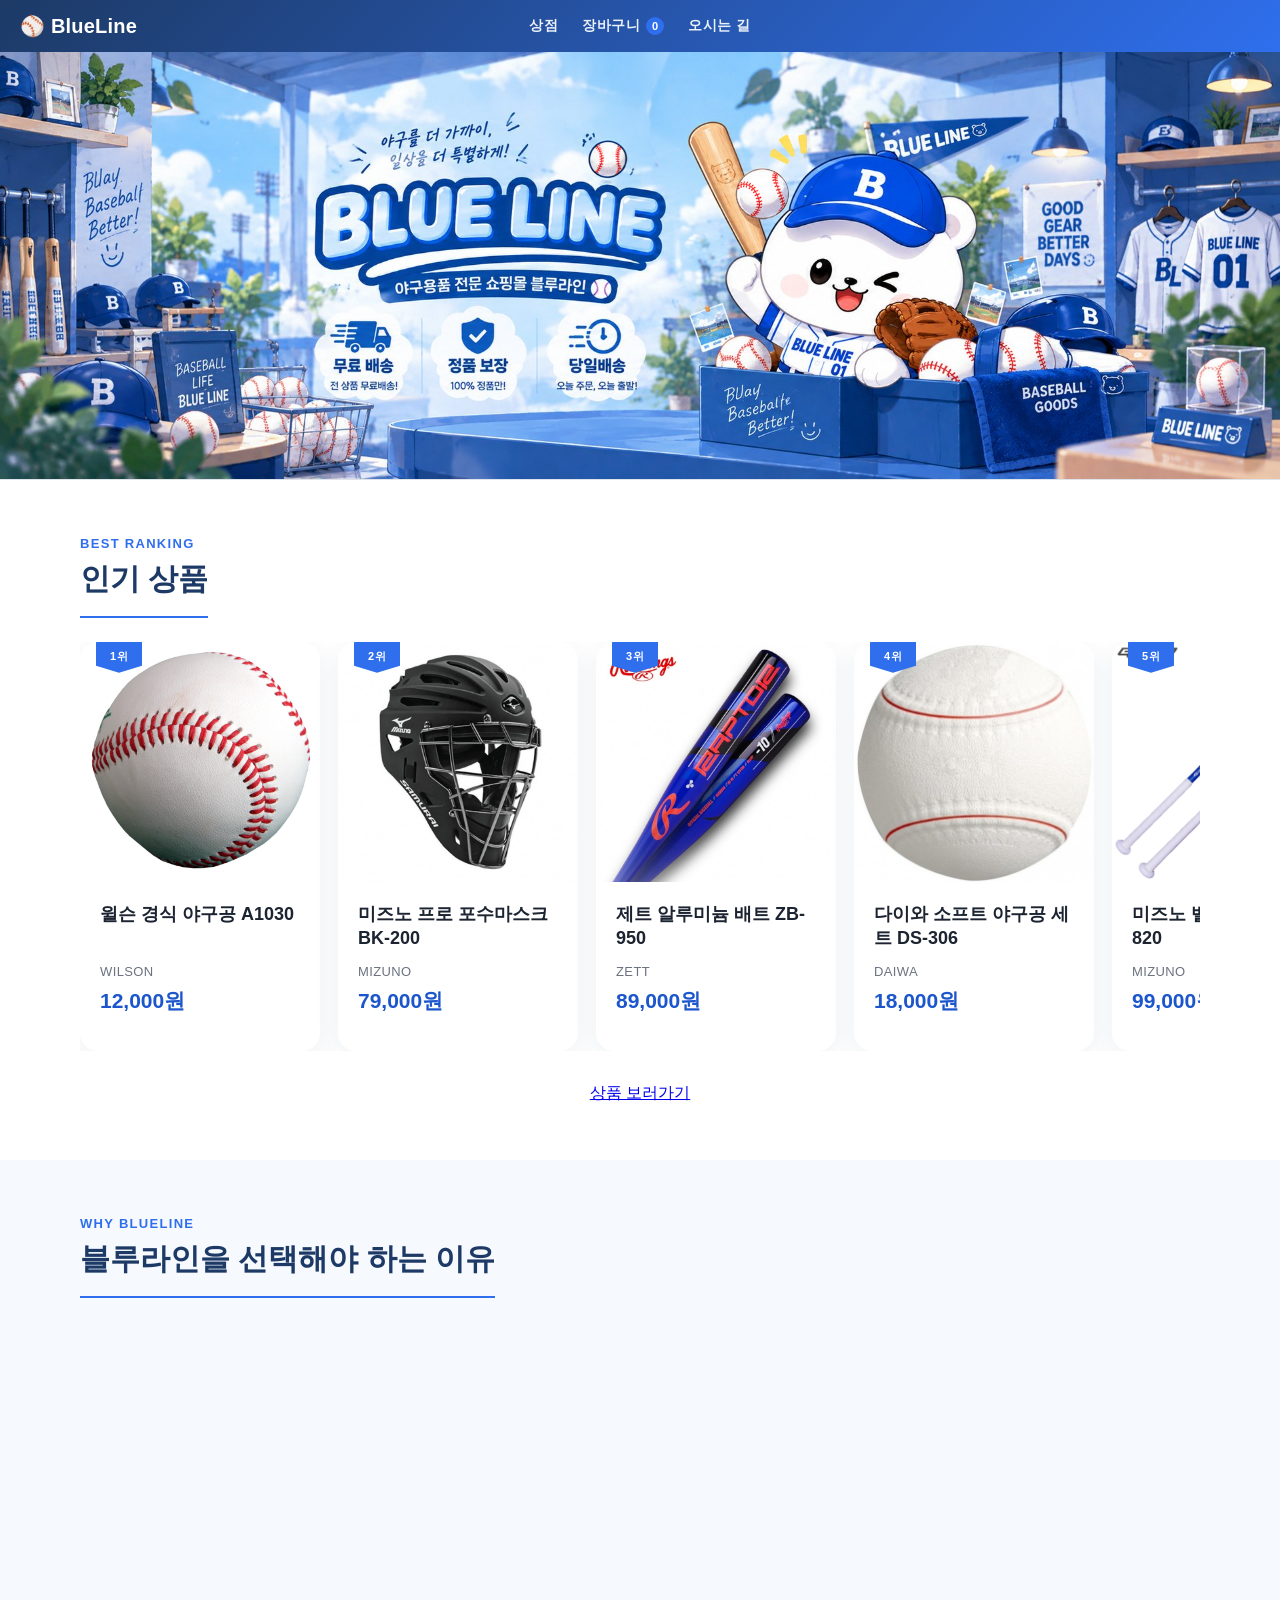
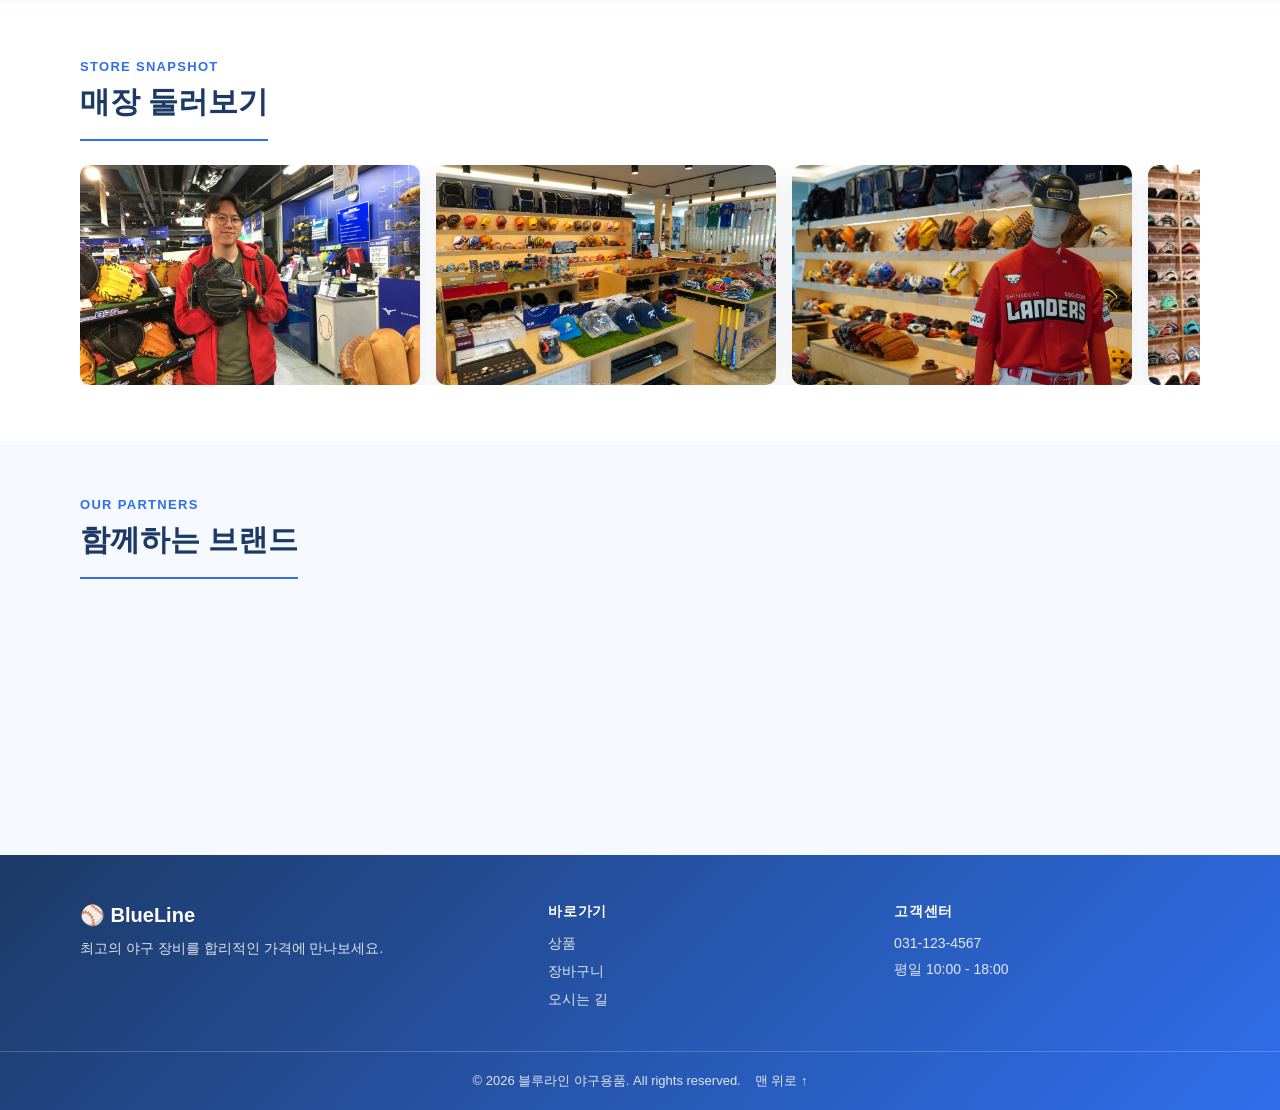
==== commit b818ddba: "배너 애니메이션 추가 (공/표시 움직임)" ====
--- a/index.html
+++ b/index.html
@@ -24,9 +24,12 @@
   </header>
 
   <section class="hero-banner">
-    <div class="container">
-      <img class="hero-banner-image" src="images/banner.jpg" alt="블루라인 야구용품 메인 배너" />
-    </div>
+        <div class="hero-banner-stage">
+          <img class="hero-banner-image" src="images/banner.jpg" alt="블루라인 야구용품 메인 배너" />
+          <img class="hero-fx hero-fx-ball1" src="images/banner-ball1.png" alt="" aria-hidden="true" />
+          <img class="hero-fx hero-fx-marks" src="images/banner-marks.png" alt="" aria-hidden="true" />
+          <img class="hero-fx hero-fx-ball2" src="images/banner-ball2.png" alt="" aria-hidden="true" />
+      </div>
   </section>
 
   <section class="ranking-preview">
--- a/css/style.css
+++ b/css/style.css
@@ -94,15 +94,54 @@
 
 .hero-banner { background: var(--bg); border-bottom: 1px solid var(--border); padding: 0; }
 
-.hero-banner-image { display: block; width: 100vw; margin-left: calc(50% - 50vw); height: auto; }
-
-.eyebrow { margin: 0 0 10px; color: var(--blue); font-weight: 700; letter-spacing: .16em; text-transform: uppercase; font-size: 13px; }
-
-.hero-desc { color: var(--muted); font-size: 16px; line-height: 1.8; }
-
-.hero-cta { display: inline-block; margin-top: 30px; padding: 15px 36px; border-radius: 999px; background: var(--navy); color: #fff; font-weight: 700; font-size: 15px; letter-spacing: .02em; text-decoration: none; box-shadow: 0 8px 20px rgba(29,58,102,.25); transition: transform .2s, box-shadow .2s, background .2s; }
-
-.hero-cta:hover { background: var(--blue); transform: translateY(-2px); box-shadow: 0 12px 24px rgba(47,111,237,.3); }
+.hero-banner-stage { position: relative; width: 100vw; margin-left: calc(50% - 50vw); }
+
+.hero-banner-image { display: block; width: 100%; height: auto; }
+
+/* 배너 일부만 움직이는 효과 (transform/opacity만 사용 → 가벼움) */
+.hero-fx { position: absolute; height: auto; pointer-events: none; will-change: transform; }
+
+.hero-fx-ball1 { left: 45.672%; top: 19.89%; width: 3.591%; animation: hero-bob 3.6s ease-in-out infinite, hero-sway 5.4s ease-in-out infinite, hero-tilt 4.5s ease-in-out infinite; }
+
+.hero-fx-marks { left: 59.807%; top: 18.232%; width: 3.545%; animation: hero-pulse 2s ease-in-out infinite; }
+
+.hero-fx-ball2 { left: 57.551%; top: 27.21%; width: 4.052%; animation: hero-spin 3.2s linear infinite; }
+
+/* 슬로건 옆 공: 위아래 / 좌우 / 기울기가 서로 다른 박자로 움직여 자연스럽게 둥실둥실 */
+@keyframes hero-bob {
+  0%, 100% { translate: 0 0; }
+  50% { translate: 0 -40%; }
+}
+
+@keyframes hero-sway {
+  0%, 100% { transform: translateX(-10%); }
+  50% { transform: translateX(10%); }
+}
+
+@keyframes hero-tilt {
+  0%, 100% { rotate: -8deg; }
+  50% { rotate: 8deg; }
+}
+
+/* 노란 표시: "!!" 하고 두 번 팍팍 튀고 잠깐 쉼 */
+@keyframes hero-pulse {
+  0%   { transform: scale(1) rotate(0deg); }
+  12%  { transform: scale(1.45) rotate(-7deg); }
+  26%  { transform: scale(1) rotate(0deg); }
+  40%  { transform: scale(1.3) rotate(6deg); }
+  54%, 100% { transform: scale(1) rotate(0deg); }
+}
+
+/* 방망이 옆 공: 한 바퀴씩 돌면서 살짝 커졌다 작아짐 */
+@keyframes hero-spin {
+  0%   { transform: rotate(0deg) scale(1); }
+  50%  { transform: rotate(180deg) scale(1.12); }
+  100% { transform: rotate(360deg) scale(1); }
+}
+
+@media (prefers-reduced-motion: reduce) {
+  .hero-fx { animation: none; }
+}
 
 /* ── 랭킹 미리보기 ──────────────────────── */
 .ranking-preview { background: #fff; padding: 56px 0; }
